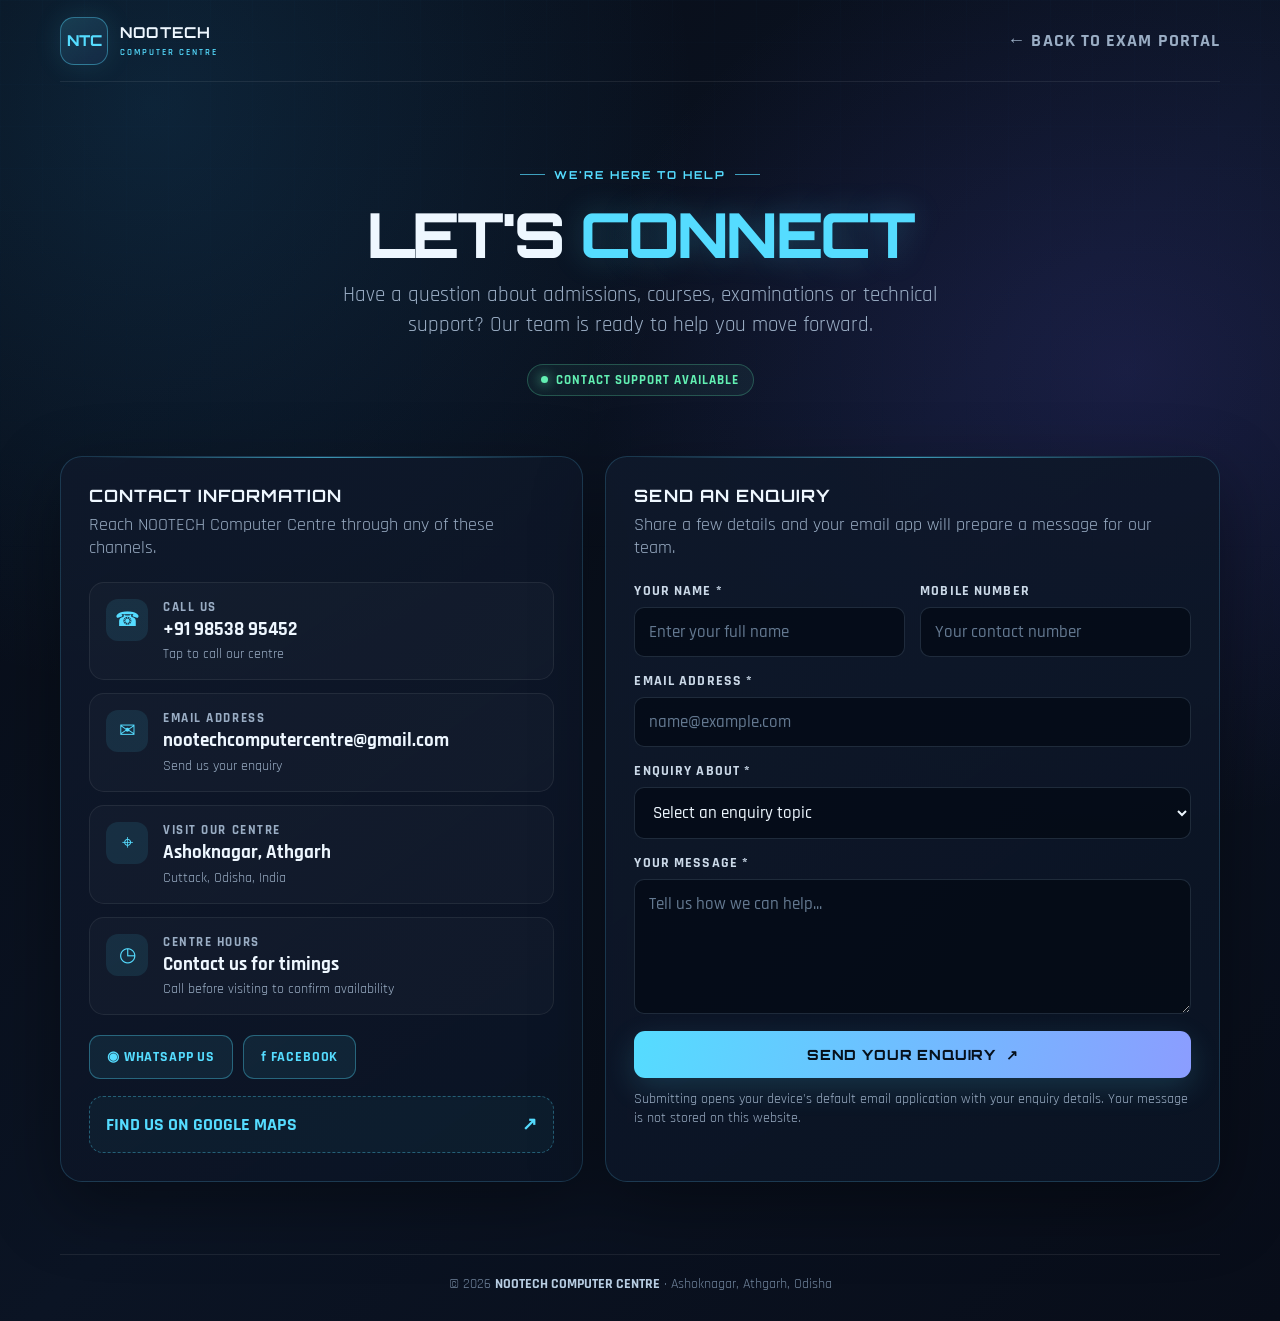
==== contact.html @ f81f6750 "Add files via upload" ====
<!DOCTYPE html>
<html lang="en">
<head>
  <meta charset="UTF-8">
  <meta name="viewport" content="width=device-width, initial-scale=1">
  <meta name="theme-color" content="#080d19">
  <meta name="description" content="Contact NOOTECH Computer Centre, Ashoknagar, Athgarh, Odisha. Get in touch for computer courses, admissions and technical support.">
  <title>Contact NOOTECH | Computer Centre</title>
  <link rel="preconnect" href="https://fonts.googleapis.com">
  <link rel="preconnect" href="https://fonts.gstatic.com" crossorigin>
  <link href="https://fonts.googleapis.com/css2?family=Orbitron:wght@500;600;700;800&family=Rajdhani:wght@400;500;600;700&display=swap" rel="stylesheet">
  <style>
    :root {
      --bg: #080d19;
      --panel: rgba(15, 25, 43, .88);
      --panel-2: rgba(11, 20, 36, .92);
      --line: rgba(91, 205, 255, .19);
      --cyan: #55dcff;
      --blue: #6d8dff;
      --text: #eef7ff;
      --muted: #9aadc4;
      --green: #62efb2;
      --shadow: 0 24px 70px rgba(0,0,0,.38);
    }
    * { box-sizing: border-box; }
    html { scroll-behavior: smooth; }
    body {
      margin: 0; min-height: 100vh; color: var(--text);
      background:
        radial-gradient(ellipse at 12% 8%, rgba(35,128,190,.20), transparent 34%),
        radial-gradient(ellipse at 88% 28%, rgba(92,79,214,.18), transparent 34%),
        linear-gradient(135deg, #070b14 0%, #0b1424 52%, #080d19 100%);
      font-family: 'Rajdhani', sans-serif; font-size: 18px;
    }
    body::before {
      content: ""; position: fixed; inset: 0; pointer-events: none; opacity: .13;
      background-image: linear-gradient(rgba(95,190,255,.12) 1px, transparent 1px),
                        linear-gradient(90deg, rgba(95,190,255,.12) 1px, transparent 1px);
      background-size: 42px 42px;
      mask-image: linear-gradient(to bottom, black, transparent 85%);
    }
    a { color: inherit; text-decoration: none; }
    .page { width: min(1160px, calc(100% - 36px)); margin: auto; position: relative; }
    .topbar {
      min-height: 82px; display: flex; align-items: center; justify-content: space-between;
      border-bottom: 1px solid rgba(255,255,255,.08); gap: 18px;
    }
    .brand { display: flex; align-items: center; gap: 12px; }
    .brand-icon {
      width: 48px; height: 48px; display: grid; place-items: center; border-radius: 14px;
      border: 1px solid rgba(85,220,255,.4); color: var(--cyan);
      background: linear-gradient(145deg, rgba(85,220,255,.17), rgba(109,141,255,.08));
      box-shadow: 0 0 28px rgba(85,220,255,.12); font: 800 15px Orbitron, sans-serif;
    }
    .brand-name { font: 700 15px Orbitron, sans-serif; letter-spacing: .08em; }
    .brand-name small { display: block; margin-top: 5px; color: var(--cyan); font: 600 9px Rajdhani,sans-serif; letter-spacing: .22em; }
    .back-link { color: var(--muted); font-weight: 700; letter-spacing: .06em; transition: color .2s; }
    .back-link:hover { color: var(--cyan); }
    .hero { padding: 76px 0 42px; text-align: center; }
    .eyebrow {
      display: inline-flex; align-items: center; gap: 9px; color: var(--cyan);
      font: 700 11px Orbitron,sans-serif; letter-spacing: .18em; text-transform: uppercase;
    }
    .eyebrow::before, .eyebrow::after { content: ""; width: 25px; height: 1px; background: var(--cyan); opacity: .7; }
    h1 {
      margin: 18px 0 12px; font: 800 clamp(34px, 6vw, 62px)/1.1 Orbitron,sans-serif;
      letter-spacing: -.04em; text-transform: uppercase;
    }
    h1 span { color: var(--cyan); text-shadow: 0 0 30px rgba(85,220,255,.25); }
    .hero p { max-width: 620px; margin: 0 auto; color: var(--muted); font-size: 21px; line-height: 1.45; }
    .status {
      display: inline-flex; align-items: center; gap: 8px; margin-top: 23px; padding: 7px 13px;
      border: 1px solid rgba(98,239,178,.25); border-radius: 999px; color: var(--green);
      background: rgba(98,239,178,.06); font-size: 13px; font-weight: 700; letter-spacing: .08em;
    }
    .status i { width: 7px; height: 7px; border-radius: 50%; background: var(--green); box-shadow: 0 0 12px var(--green); }
    .contact-layout { display: grid; grid-template-columns: .92fr 1.08fr; gap: 22px; padding: 18px 0 72px; }
    .panel {
      position: relative; overflow: hidden; padding: 28px; border: 1px solid var(--line);
      border-radius: 22px; background: linear-gradient(145deg, var(--panel), var(--panel-2));
      box-shadow: var(--shadow);
    }
    .panel::before {
      content: ""; position: absolute; top: 0; left: 28px; right: 28px; height: 1px;
      background: linear-gradient(90deg, transparent, var(--cyan), transparent); opacity: .65;
    }
    .panel-title { margin: 0 0 7px; font: 700 17px Orbitron,sans-serif; letter-spacing: .06em; }
    .panel-subtitle { margin: 0 0 23px; color: var(--muted); }
    .info-list { display: grid; gap: 13px; }
    .info-card {
      display: flex; align-items: flex-start; gap: 15px; padding: 16px;
      border: 1px solid rgba(255,255,255,.07); border-radius: 15px;
      background: rgba(255,255,255,.025); transition: border-color .2s, transform .2s;
    }
    .info-card:hover { border-color: rgba(85,220,255,.42); transform: translateY(-2px); }
    .info-icon {
      width: 42px; height: 42px; flex: 0 0 42px; display: grid; place-items: center;
      border-radius: 12px; color: var(--cyan); background: rgba(85,220,255,.10); font-size: 20px;
    }
    .info-label { display: block; margin-bottom: 3px; color: var(--muted); font-size: 13px; font-weight: 700; letter-spacing: .12em; text-transform: uppercase; }
    .info-value { color: var(--text); font-size: 19px; font-weight: 700; line-height: 1.3; overflow-wrap: anywhere; }
    .info-note { display: block; color: var(--muted); font-size: 14px; margin-top: 3px; }
    .quick-actions { display: flex; flex-wrap: wrap; gap: 10px; margin-top: 20px; }
    .quick-btn, .submit-btn {
      display: inline-flex; justify-content: center; align-items: center; gap: 8px; padding: 12px 17px;
      border-radius: 11px; border: 1px solid rgba(85,220,255,.35); color: var(--cyan);
      background: rgba(85,220,255,.08); font: 700 14px Rajdhani,sans-serif; letter-spacing: .06em;
      cursor: pointer; transition: .2s;
    }
    .quick-btn:hover { background: rgba(85,220,255,.16); transform: translateY(-2px); }
    .form-grid { display: grid; grid-template-columns: 1fr 1fr; gap: 15px; }
    .field { display: grid; gap: 7px; }
    .field.full { grid-column: 1 / -1; }
    label { color: #cbd9e8; font-size: 14px; font-weight: 700; letter-spacing: .08em; }
    input, select, textarea {
      width: 100%; padding: 13px 14px; border: 1px solid rgba(143,177,211,.19);
      border-radius: 10px; outline: none; color: var(--text); background: rgba(4,10,20,.72);
      font: 500 17px Rajdhani,sans-serif; transition: border-color .2s, box-shadow .2s;
    }
    input:focus, select:focus, textarea:focus { border-color: var(--cyan); box-shadow: 0 0 0 3px rgba(85,220,255,.09); }
    input::placeholder, textarea::placeholder { color: #647991; }
    select option { background: #0b1424; }
    textarea { min-height: 135px; resize: vertical; }
    .submit-btn {
      width: 100%; margin-top: 17px; padding: 15px; border: 0; color: #06111c;
      background: linear-gradient(100deg, #55dcff, #8b9dff); font: 800 14px Orbitron,sans-serif;
      box-shadow: 0 10px 30px rgba(85,220,255,.16);
    }
    .submit-btn:hover { filter: brightness(1.08); transform: translateY(-2px); }
    .form-hint { margin: 12px 0 0; color: var(--muted); font-size: 14px; line-height: 1.4; }
    .map-link {
      display: flex; justify-content: space-between; align-items: center; gap: 15px; margin-top: 17px;
      padding: 16px; border: 1px dashed rgba(85,220,255,.35); border-radius: 14px; color: var(--cyan);
      background: rgba(85,220,255,.045); font-weight: 700;
    }
    .footer { padding: 20px 0 28px; border-top: 1px solid rgba(255,255,255,.08); text-align: center; color: #71859d; font-size: 14px; }
    .footer strong { color: #b8cde2; }
    @media (max-width: 820px) {
      .contact-layout { grid-template-columns: 1fr; }
      .hero { padding-top: 55px; }
    }
    @media (max-width: 520px) {
      .page { width: min(100% - 24px, 1160px); }
      .topbar { min-height: 70px; }
      .brand-icon { width: 42px; height: 42px; }
      .brand-name { font-size: 12px; }
      .back-link { font-size: 14px; }
      .hero { padding: 48px 0 28px; }
      .hero p { font-size: 18px; }
      .panel { padding: 21px 17px; border-radius: 17px; }
      .form-grid { grid-template-columns: 1fr; }
      .field.full { grid-column: auto; }
      .info-value { font-size: 17px; }
    }
  </style>
</head>
<body>
  <div class="page">
    <header class="topbar">
      <a class="brand" href="index.html" aria-label="NOOTECH home">
        <span class="brand-icon">NTC</span>
        <span class="brand-name">NOOTECH<small>COMPUTER CENTRE</small></span>
      </a>
      <a class="back-link" href="index.html">← BACK TO EXAM PORTAL</a>
    </header>

    <main>
      <section class="hero">
        <div class="eyebrow">WE'RE HERE TO HELP</div>
        <h1>LET'S <span>CONNECT</span></h1>
        <p>Have a question about admissions, courses, examinations or technical support? Our team is ready to help you move forward.</p>
        <div class="status"><i></i> CONTACT SUPPORT AVAILABLE</div>
      </section>

      <section class="contact-layout" aria-label="Contact information and enquiry form">
        <div class="panel">
          <h2 class="panel-title">CONTACT INFORMATION</h2>
          <p class="panel-subtitle">Reach NOOTECH Computer Centre through any of these channels.</p>

          <div class="info-list">
            <a class="info-card" href="tel:+919853895452">
              <span class="info-icon">☎</span>
              <span><span class="info-label">Call Us</span><span class="info-value">+91 98538 95452</span><span class="info-note">Tap to call our centre</span></span>
            </a>
            <a class="info-card" href="mailto:nootechcomputercentre@gmail.com">
              <span class="info-icon">✉</span>
              <span><span class="info-label">Email Address</span><span class="info-value">nootechcomputercentre@gmail.com</span><span class="info-note">Send us your enquiry</span></span>
            </a>
            <div class="info-card">
              <span class="info-icon">⌖</span>
              <span><span class="info-label">Visit Our Centre</span><span class="info-value">Ashoknagar, Athgarh</span><span class="info-note">Cuttack, Odisha, India</span></span>
            </div>
            <div class="info-card">
              <span class="info-icon">◷</span>
              <span><span class="info-label">Centre Hours</span><span class="info-value">Contact us for timings</span><span class="info-note">Call before visiting to confirm availability</span></span>
            </div>
          </div>

          <div class="quick-actions">
            <a class="quick-btn" href="https://wa.me/919853895452" target="_blank" rel="noopener">◉ WHATSAPP US</a>
            <a class="quick-btn" href="https://www.facebook.com/profile.php?id=61567543754358" target="_blank" rel="noopener">f FACEBOOK</a>
          </div>
          <a class="map-link" href="https://www.google.com/maps/search/?api=1&query=Nootech+Computer+Centre+Ashoknagar+Athgarh+Odisha" target="_blank" rel="noopener">
            <span>FIND US ON GOOGLE MAPS</span><span>↗</span>
          </a>
        </div>

        <div class="panel">
          <h2 class="panel-title">SEND AN ENQUIRY</h2>
          <p class="panel-subtitle">Share a few details and your email app will prepare a message for our team.</p>

          <form id="contactForm">
            <div class="form-grid">
              <div class="field">
                <label for="name">YOUR NAME *</label>
                <input id="name" name="name" type="text" placeholder="Enter your full name" autocomplete="name" required>
              </div>
              <div class="field">
                <label for="phone">MOBILE NUMBER</label>
                <input id="phone" name="phone" type="tel" placeholder="Your contact number" autocomplete="tel">
              </div>
              <div class="field full">
                <label for="email">EMAIL ADDRESS *</label>
                <input id="email" name="email" type="email" placeholder="name@example.com" autocomplete="email" required>
              </div>
              <div class="field full">
                <label for="subject">ENQUIRY ABOUT *</label>
                <select id="subject" name="subject" required>
                  <option value="">Select an enquiry topic</option>
                  <option>Course Admission</option>
                  <option>OS-CIT / CCC Certification</option>
                  <option>Tally / GST / Advanced Excel</option>
                  <option>Computer Training</option>
                  <option>Online Examination Support</option>
                  <option>Technical Support</option>
                  <option>Other Enquiry</option>
                </select>
              </div>
              <div class="field full">
                <label for="message">YOUR MESSAGE *</label>
                <textarea id="message" name="message" placeholder="Tell us how we can help..." required></textarea>
              </div>
            </div>
            <button class="submit-btn" type="submit">SEND YOUR ENQUIRY&nbsp; ↗</button>
            <p class="form-hint">Submitting opens your device's default email application with your enquiry details. Your message is not stored on this website.</p>
          </form>
        </div>
      </section>
    </main>

    <footer class="footer">
      © 2026 <strong>NOOTECH COMPUTER CENTRE</strong> · Ashoknagar, Athgarh, Odisha
    </footer>
  </div>

  <script>
    document.getElementById('contactForm').addEventListener('submit', function (event) {
      event.preventDefault();
      if (!this.reportValidity()) return;

      const name = document.getElementById('name').value.trim();
      const phone = document.getElementById('phone').value.trim();
      const email = document.getElementById('email').value.trim();
      const subject = document.getElementById('subject').value;
      const message = document.getElementById('message').value.trim();

      const body = [
        'Name: ' + name,
        'Mobile: ' + (phone || 'Not provided'),
        'Email: ' + email,
        'Enquiry: ' + subject,
        '',
        'Message:',
        message
      ].join('\n');

      const mailto = 'mailto:nootechcomputercentre@gmail.com'
        + '?subject=' + encodeURIComponent('Website Enquiry - ' + subject)
        + '&body=' + encodeURIComponent(body);

      window.location.href = mailto;
    });
  </script>
</body>
</html>
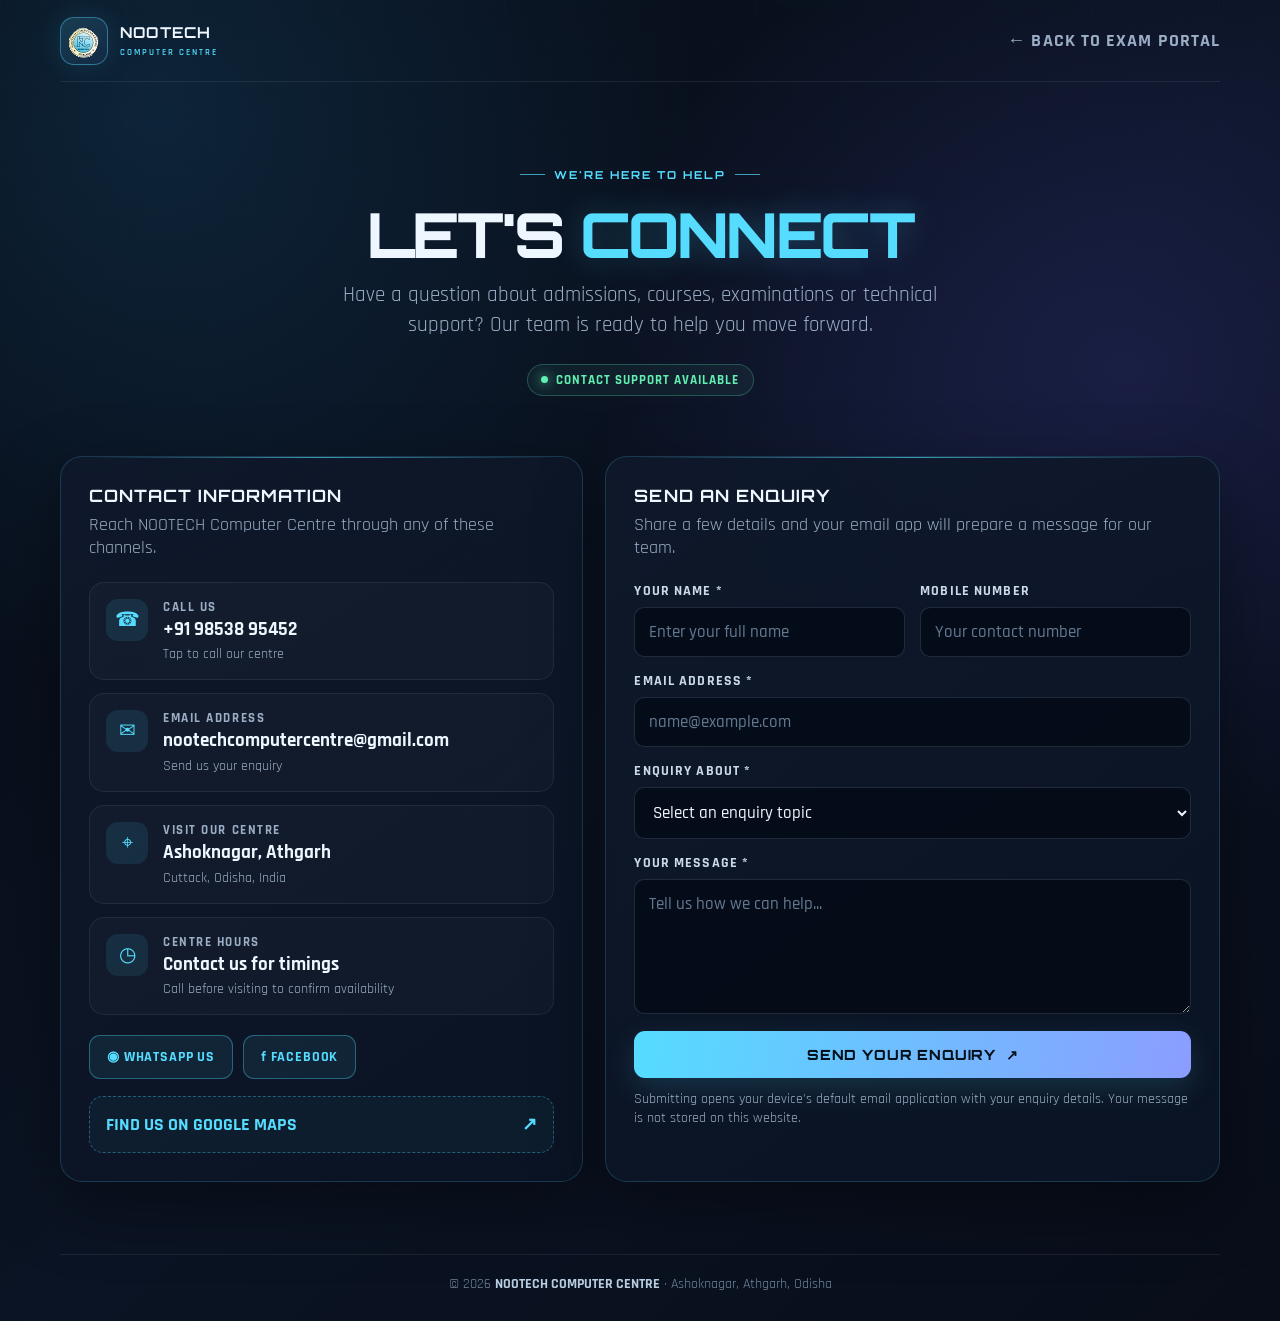
==== commit 871ee27e: "Replace brand icon text with image logo" ====
--- a/contact.html
+++ b/contact.html
@@ -158,7 +158,7 @@
   <div class="page">
     <header class="topbar">
       <a class="brand" href="index.html" aria-label="NOOTECH home">
-        <span class="brand-icon">NTC</span>
+        <span class="brand-icon"><div class="brand-mark"><img src="assets/img/ntcicon.PNG" class="brand-logo"></div></span>
         <span class="brand-name">NOOTECH<small>COMPUTER CENTRE</small></span>
       </a>
       <a class="back-link" href="index.html">← BACK TO EXAM PORTAL</a>
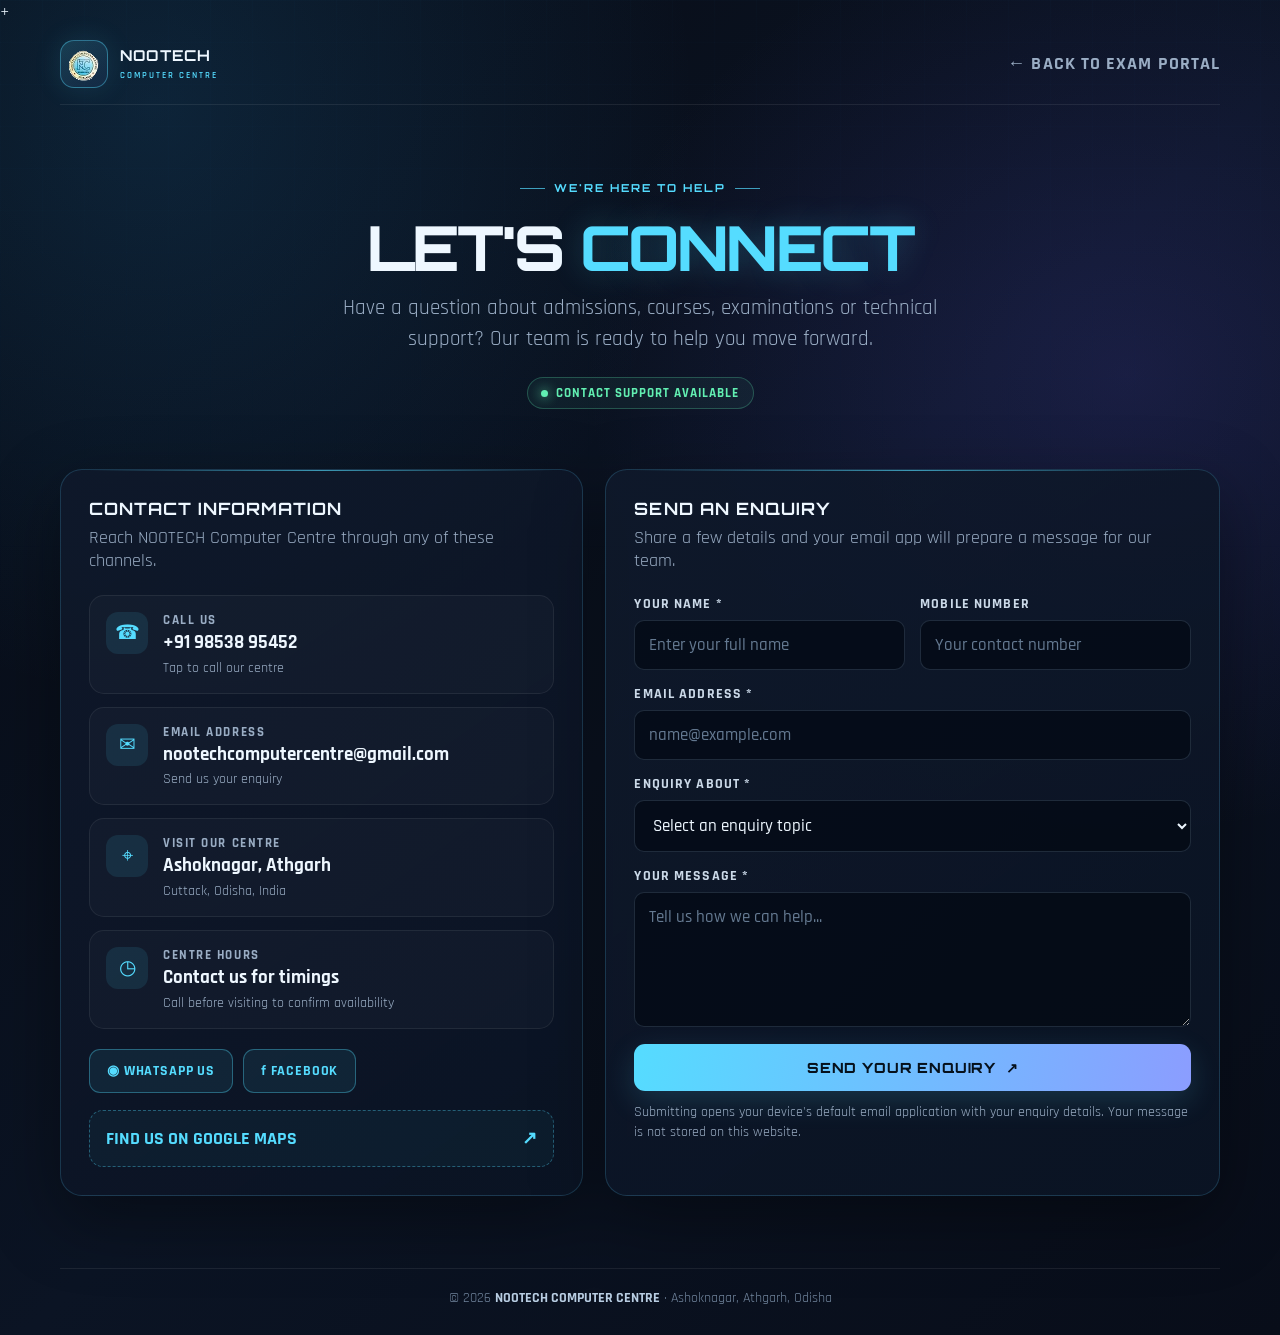
==== commit f9a1619f: "Update contact.html" ====
--- a/contact.html
+++ b/contact.html
@@ -1,4 +1,5 @@
-<!DOCTYPE html>
+
++<!DOCTYPE html>
 <html lang="en">
 <head>
   <meta charset="UTF-8">
@@ -158,7 +159,7 @@
   <div class="page">
     <header class="topbar">
       <a class="brand" href="index.html" aria-label="NOOTECH home">
-        <span class="brand-icon"><div class="brand-mark"><img src="assets/img/ntcicon.PNG" class="brand-logo"></div></span>
+        <span class="brand-icon"><img src="assets/img/ntcicon.PNG" class="brand-logo"></span>
         <span class="brand-name">NOOTECH<small>COMPUTER CENTRE</small></span>
       </a>
       <a class="back-link" href="index.html">← BACK TO EXAM PORTAL</a>
